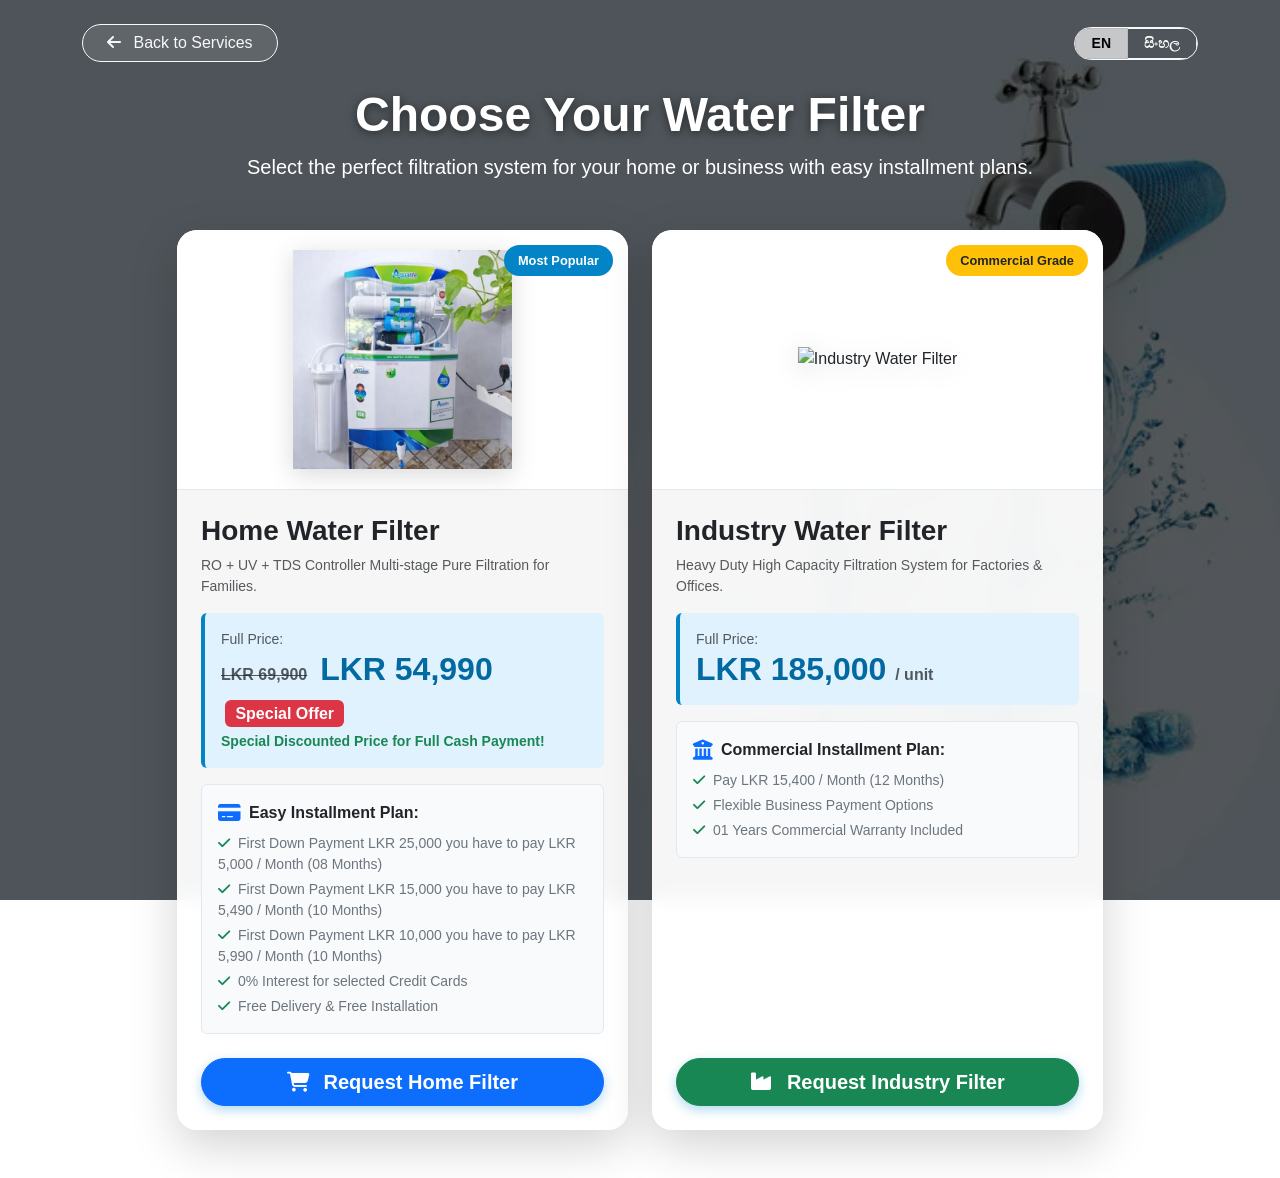
==== filter-request.html @ 7078ffe9 "filter request photo add" ====
<!DOCTYPE html>
<html lang="en">
<head>
    <meta charset="UTF-8">
    <meta name="viewport" content="width=device-width, initial-scale=1.0">
    <title>Request Water Filter - Aqualife Waters</title>
    <!-- Bootstrap 5 CSS -->
    <link href="https://cdn.jsdelivr.net/npm/bootstrap@5.3.0/dist/css/bootstrap.min.css" rel="stylesheet">
    <!-- FontAwesome Icons -->
    <link rel="stylesheet" href="https://cdnjs.cloudflare.com/ajax/libs/font-awesome/6.4.0/css/all.min.css">
    <!-- Custom CSS -->
    <link rel="stylesheet" href="filter-request.css">
</head>
<body>

    <!-- Top Navigation Bar with Language Switcher -->
    <div class="container py-4 d-flex justify-content-between align-items-center">
        <a href="services.html" class="btn btn-outline-light rounded-pill px-4 back-btn">
            <i class="fa-solid fa-arrow-left me-2"></i> <span data-i18n="top_back_btn">Back to Services</span>
        </a>

        <!-- 🌐 Language Switcher Buttons -->
        <div class="btn-group rounded-pill overflow-hidden border border-light" role="group">
            <button type="button" class="btn btn-sm btn-light active px-3 fw-bold" id="lang-en" onclick="changeLanguage('en')">EN</button>
            <button type="button" class="btn btn-sm btn-outline-light px-3 fw-bold" id="lang-si" onclick="changeLanguage('si')">සිංහල</button>
        </div>
    </div>

    <!-- Page Header -->
    <div class="container text-center mb-5 text-white">
        <h1 class="display-5 fw-bold page-title" data-i18n="page_title">Choose Your Water Filter</h1>
        <p class="lead opacity-90" data-i18n="page_sub">Select the perfect filtration system for your home or business with easy installment plans.</p>
    </div>

    <!-- Product Cards Container -->
    <div class="container pb-5">
        <div class="row g-4 justify-content-center">

            <!-- 1️⃣ HOME WATER FILTER CARD -->
            <div class="col-lg-5 col-md-6">
                <div class="card product-card h-100 border-0 shadow-lg">
                    <div class="badge-tag" data-i18n="badge_home">Most Popular</div>
                    
                    <!-- Product Image -->
                    <div class="product-img-wrapper">
                        <img src="filter request.jpeg" alt="Home Water Filter" class="product-img">
                    </div>

                    <div class="card-body p-4 d-flex flex-column">
                        <h3 class="card-title fw-bold text-dark mb-2" data-i18n="home_title">Home Water Filter</h3>
                        <p class="text-muted small mb-3" data-i18n="home_desc">RO + UV + TDS Controller Multi-stage Pure Filtration for Families.</p>

                        <!-- Price Section (Updated: LKR 54,990) -->
                        <div class="price-box mb-3 p-3 rounded">
                            <span class="text-muted small d-block" data-i18n="full_price_label">Full Price:</span>
                            <h2 class="price-text mb-0">
                                <del class="fs-6 text-muted me-1">LKR 69,900</del> 
                                LKR 54,990 
                                <span class="badge bg-danger fs-6 ms-1" data-i18n="discount_tag">Special Offer</span>
                            </h2>
                            <small class="text-success fw-bold d-block mt-1" data-i18n="home_discount_note">Special Discounted Price for Full Cash Payment!</small>
                        </div>

                        <!-- Installment Payment Details -->
                        <div class="installment-box p-3 rounded mb-4">
                            <div class="d-flex align-items-center mb-2">
                                <i class="fa-solid fa-credit-card text-primary fs-5 me-2"></i>
                                <strong class="text-dark" data-i18n="easy_plan_title">Easy Installment Plan:</strong>
                            </div>
                            <ul class="list-unstyled small mb-0 text-secondary">
                                <li class="mb-1"><i class="fa-solid fa-check text-success me-2"></i><span data-i18n="home_inst_1">First Down Payment LKR 25,000 you have to pay LKR 5,000 / Month (08 Months)</span></li>
                                <li class="mb-1"><i class="fa-solid fa-check text-success me-2"></i><span data-i18n="home_inst_2">First Down Payment LKR 15,000 you have to pay LKR 5,490 / Month (10 Months)</span></li>
                                <li class="mb-1"><i class="fa-solid fa-check text-success me-2"></i><span data-i18n="home_inst_3">First Down Payment LKR 10,000 you have to pay LKR 5,990 / Month (10 Months)</span></li>
                                <li class="mb-1"><i class="fa-solid fa-check text-success me-2"></i><span data-i18n="card_interest">0% Interest for selected Credit Cards</span></li>
                                <li><i class="fa-solid fa-check text-success me-2"></i><span data-i18n="free_del_inst">Free Delivery & Free Installation</span></li>
                            </ul>
                        </div>

                        <!-- Action Button (Home Filter) -->
                        <button class="btn btn-primary btn-lg w-100 mt-auto rounded-pill fw-bold request-btn" onclick="openRequestModal('Home Water Filter', 'LKR 54,990', 'home')">
                            <i class="fa-solid fa-cart-shopping me-2"></i> <span data-i18n="btn_req_home">Request Home Filter</span>
                        </button>
                    </div>
                </div>
            </div>

            <!-- 2️⃣ INDUSTRY WATER FILTER CARD -->
            <div class="col-lg-5 col-md-6">
                <div class="card product-card h-100 border-0 shadow-lg">
                    <div class="badge-tag bg-warning text-dark" data-i18n="badge_ind">Commercial Grade</div>

                    <!-- Product Image -->
                    <div class="product-img-wrapper">
                        <img src="https://imgs.search.brave.com/qK8J5L7eAwClptW3nW3cpCHWR76I743OtElSgKiphWg/rs:fit:860:0:0:0/g:ce/aHR0cHM6Ly9jcGlt/Zy50aXN0YXRpYy5j/b20vMDg0ODUxNzcv/Yi80LzUwMC1MUEgt/V2F0ZXItUHVyaWZp/ZXItUk8tU3lzdGVt/LmpwZw" alt="Industry Water Filter" class="product-img">
                    </div>

                    <div class="card-body p-4 d-flex flex-column">
                        <h3 class="card-title fw-bold text-dark mb-2" data-i18n="ind_title">Industry Water Filter</h3>
                        <p class="text-muted small mb-3" data-i18n="ind_desc">Heavy Duty High Capacity Filtration System for Factories & Offices.</p>

                        <!-- Price Section -->
                        <div class="price-box mb-3 p-3 rounded">
                            <span class="text-muted small d-block" data-i18n="full_price_label">Full Price:</span>
                            <h2 class="price-text mb-0">LKR 185,000 <span class="fs-6 text-muted" data-i18n="unit">/ unit</span></h2>
                        </div>

                        <!-- Installment Payment Details -->
                        <div class="installment-box p-3 rounded mb-4">
                            <div class="d-flex align-items-center mb-2">
                                <i class="fa-solid fa-building-columns text-primary fs-5 me-2"></i>
                                <strong class="text-dark" data-i18n="comm_plan_title">Commercial Installment Plan:</strong>
                            </div>
                            <ul class="list-unstyled small mb-0 text-secondary">
                                <li class="mb-1"><i class="fa-solid fa-check text-success me-2"></i><span data-i18n="ind_inst_1">Pay LKR 15,400 / Month (12 Months)</span></li>
                                <li class="mb-1"><i class="fa-solid fa-check text-success me-2"></i><span data-i18n="ind_inst_2">Flexible Business Payment Options</span></li>
                                <li><i class="fa-solid fa-check text-success me-2"></i><span data-i18n="ind_inst_3">01 Years Commercial Warranty Included</span></li>
                            </ul>
                        </div>

                        <!-- Action Button (Industry Filter) -->
                        <button class="btn btn-success btn-lg w-100 mt-auto rounded-pill fw-bold request-btn" onclick="openRequestModal('Industry Water Filter', 'LKR 185,000', 'industry')">
                            <i class="fa-solid fa-industry me-2"></i> <span data-i18n="btn_req_ind">Request Industry Filter</span>
                        </button>
                    </div>
                </div>
            </div>

        </div>
    </div>

    <!-- 📝 ORDER / REQUEST POPUP MODAL -->
    <div class="modal fade" id="requestModal" tabindex="-1" aria-hidden="true">
        <div class="modal-dialog modal-dialog-centered">
            <div class="modal-content border-0 shadow-lg rounded-4">
                <div class="modal-header bg-primary text-white rounded-top-4">
                    <h5 class="modal-title fw-bold"><i class="fa-solid fa-file-signature me-2"></i> <span data-i18n="modal_title">Filter Request Form</span></h5>
                    <button type="button" class="btn-close btn-close-white" data-bs-dismiss="modal" aria-label="Close"></button>
                </div>
                <div class="modal-body p-4">
                    <form id="filterForm">
                        <div class="mb-3">
                            <label class="form-label text-muted small fw-bold" data-i18n="lbl_selected">Selected Product</label>
                            <input type="text" id="selectedProduct" class="form-control fw-bold bg-light" readonly>
                        </div>
                        <div class="mb-3">
                            <label class="form-label text-muted small fw-bold" data-i18n="lbl_name">Your Full Name</label>
                            <input type="text" class="form-control" data-i18n-placeholder="ph_name" placeholder="e.g. Yashohara" required>
                        </div>
                        <div class="mb-3">
                            <label class="form-label text-muted small fw-bold" data-i18n="lbl_phone">Phone Number</label>
                            <input type="tel" class="form-control" data-i18n-placeholder="ph_phone" placeholder="07X XXX XXXX" required>
                        </div>
                        
                        <!-- Dynamic Payment Options Select Dropdown -->
                        <div class="mb-3">
                            <label class="form-label text-muted small fw-bold" data-i18n="lbl_plan">Payment Plan Option</label>
                            <select class="form-select" id="paymentPlanSelect" required>
                                <!-- JS වලින් Dynamic ලෙස පිරවෙයි -->
                            </select>
                        </div>

                        <div class="mb-3">
                            <label class="form-label text-muted small fw-bold" data-i18n="lbl_address">Delivery / Installation Address</label>
                            <textarea class="form-control" rows="2" data-i18n-placeholder="ph_address" placeholder="Enter full address" required></textarea>
                        </div>
                        <button type="submit" class="btn btn-primary w-100 rounded-pill py-2 fw-bold" data-i18n="btn_submit">
                            Submit Filter Request
                        </button>
                    </form>
                </div>
            </div>
        </div>
    </div>

    <!-- Bootstrap JS -->
    <script src="https://cdn.jsdelivr.net/npm/bootstrap@5.3.0/dist/js/bootstrap.bundle.min.js"></script>
    <script src="filter-request.js"></script>
</body>
</html>
---- filter-request.css ----
/* General Page Styling */
body {
    background-image: linear-gradient(rgba(0, 0, 0, 0.65), rgba(0, 0, 0, 0.65)), url('services background.jpg');
    background-position: center;
    background-size: cover;
    background-attachment: fixed;
    min-height: 100vh;
    font-family: 'Segoe UI', Tahoma, Geneva, Verdana, sans-serif;
}

.back-btn {
    -webkit-backdrop-filter: blur(5px);
    backdrop-filter: blur(5px);
    background: rgba(255, 255, 255, 0.1);
    transition: all 0.3s;
}

.back-btn:hover {
    background: #ffffff;
    color: #000000;
}

.page-title {
    text-shadow: 0 2px 10px rgba(0, 0, 0, 0.5);
}

/* Product Glassmorphism Cards */
.product-card {
    background: rgba(255, 255, 255, 0.95) !important;
    -webkit-backdrop-filter: blur(10px);
    backdrop-filter: blur(10px);
    border-radius: 20px;
    overflow: hidden;
    position: relative;
    transition: transform 0.3s ease, box-shadow 0.3s ease;
}

.product-card:hover {
    transform: translateY(-8px);
    box-shadow: 0 20px 40px rgba(0, 0, 0, 0.4) !important;
}

/* Ribbon Badge */
.badge-tag {
    position: absolute;
    top: 15px;
    right: 15px;
    background: #0284c7;
    color: white;
    padding: 6px 14px;
    border-radius: 30px;
    font-size: 0.8rem;
    font-weight: bold;
    z-index: 10;
}

/* 🖼️ Product Image Box - Perfect Fit Setup */
.product-img-wrapper {
    width: 100%;
    height: 260px; /* උස වැඩි කරලා පැහැදිලි කළා */
    background: #ffffff; /* සුදු පාට Clean Background එකක් දුන්නා */
    display: flex;
    align-items: center;
    justify-content: center;
    padding: 20px; /* පින්තූරය කැපෙන්නේ නැතුව ඉඩ තියෙන්න */
    border-bottom: 1px solid #e2e8f0;
}

.product-img {
    max-width: 100%;
    max-height: 100%;
    width: auto;
    height: auto;
    object-fit: contain; /* 👈 FIXED: Image එක කැපෙන්නේ නැතුව මුළු එකම ලස්සනට පෙන්නනවා */
    filter: drop-shadow(0 5px 12px rgba(0, 0, 0, 0.15)); /* Product එක ඇසට පැහැදිලිව පේන්න Soft Shadow එකක් */
    transition: transform 0.4s ease, filter 0.4s ease;
}

.product-card:hover .product-img {
    transform: scale(1.06); /* Hover කරද්දී ලස්සනට Zoom වෙනවා */
    filter: drop-shadow(0 8px 18px rgba(2, 132, 199, 0.25));
}

/* Price & Installment Boxes */
.price-box {
    background: #e0f2fe;
    border-left: 4px solid #0284c7;
}

.price-text {
    color: #0369a1;
    font-weight: 800;
}

.installment-box {
    background: #f8fafc;
    border: 1px solid #e2e8f0;
}

.request-btn {
    box-shadow: 0 4px 12px rgba(2, 132, 199, 0.3);
    transition: all 0.3s;
}

.request-btn:hover {
    transform: scale(1.02);
}
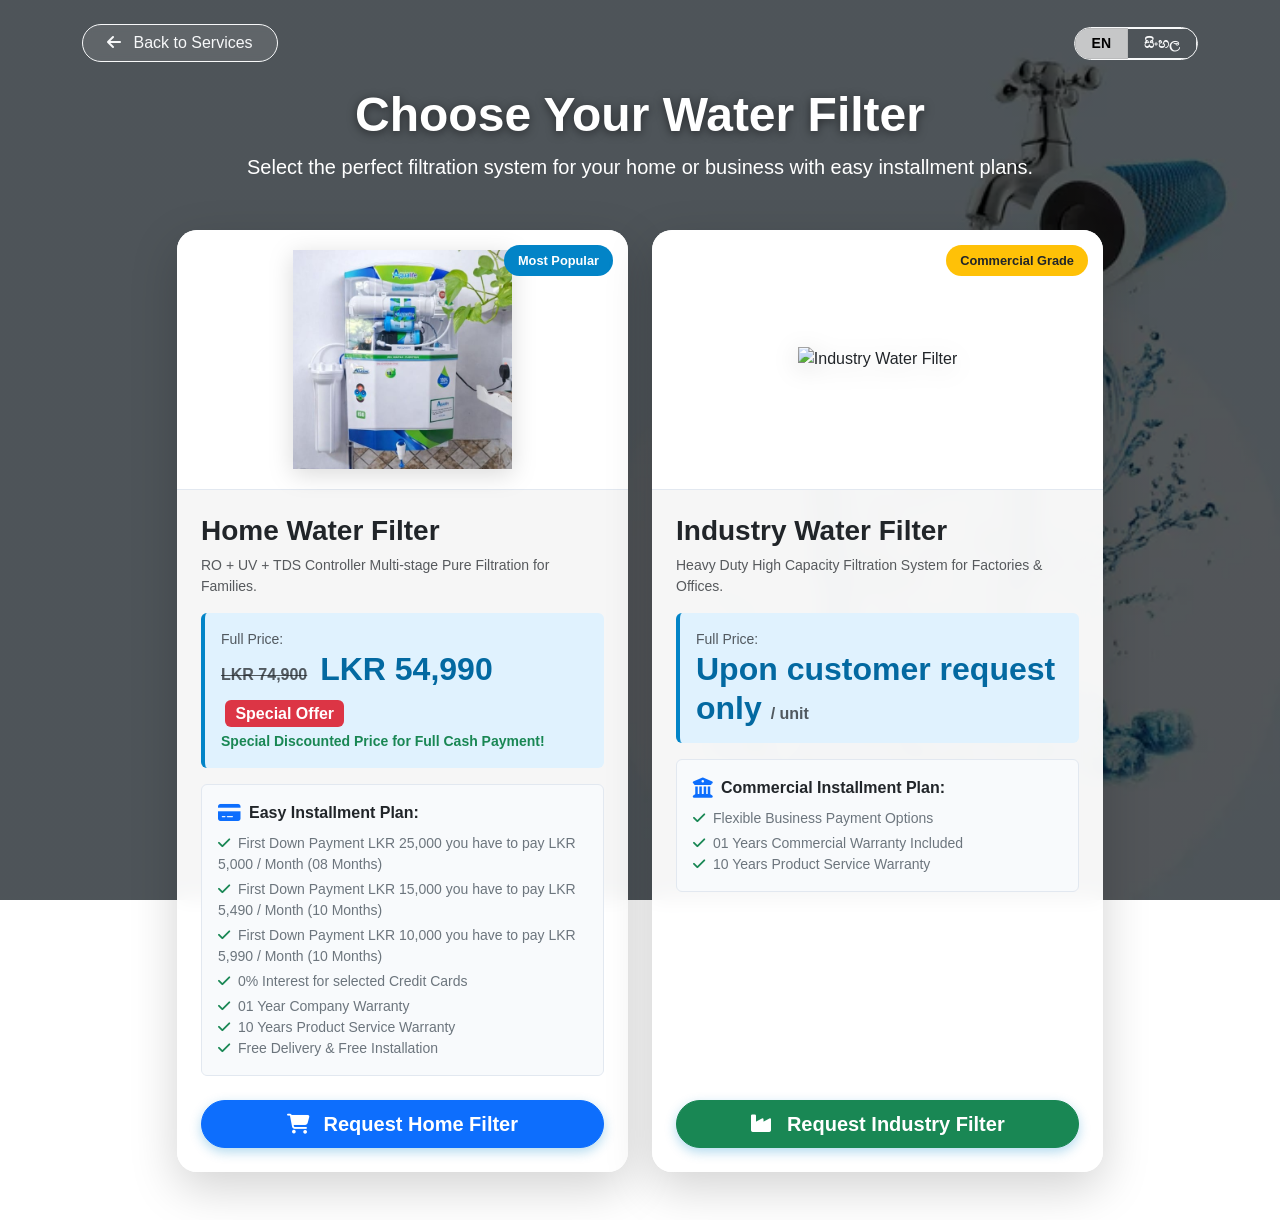
==== commit cbd998e5: "filter price chnages Co-authored-by: Copilot <copilot@github.com>" ====
--- a/filter-request.html
+++ b/filter-request.html
@@ -54,7 +54,7 @@
                         <div class="price-box mb-3 p-3 rounded">
                             <span class="text-muted small d-block" data-i18n="full_price_label">Full Price:</span>
                             <h2 class="price-text mb-0">
-                                <del class="fs-6 text-muted me-1">LKR 69,900</del> 
+                                <del class="fs-6 text-muted me-1">LKR 74,900</del> 
                                 LKR 54,990 
                                 <span class="badge bg-danger fs-6 ms-1" data-i18n="discount_tag">Special Offer</span>
                             </h2>
@@ -72,12 +72,15 @@
                                 <li class="mb-1"><i class="fa-solid fa-check text-success me-2"></i><span data-i18n="home_inst_2">First Down Payment LKR 15,000 you have to pay LKR 5,490 / Month (10 Months)</span></li>
                                 <li class="mb-1"><i class="fa-solid fa-check text-success me-2"></i><span data-i18n="home_inst_3">First Down Payment LKR 10,000 you have to pay LKR 5,990 / Month (10 Months)</span></li>
                                 <li class="mb-1"><i class="fa-solid fa-check text-success me-2"></i><span data-i18n="card_interest">0% Interest for selected Credit Cards</span></li>
+                                <li><i class="fa-solid fa-check text-success me-2"></i><span data-i18n="warrenty">01 Year Company Warrenty</span></li>
+                                <li><i class="fa-solid fa-check text-success me-2"></i><span data-i18n="service_warrenty">10 Years Product Service Warrenty</span></li>
+
                                 <li><i class="fa-solid fa-check text-success me-2"></i><span data-i18n="free_del_inst">Free Delivery & Free Installation</span></li>
                             </ul>
                         </div>
 
                         <!-- Action Button (Home Filter) -->
-                        <button class="btn btn-primary btn-lg w-100 mt-auto rounded-pill fw-bold request-btn" onclick="openRequestModal('Home Water Filter', 'LKR 54,990', 'home')">
+                        <button class="btn btn-primary btn-lg w-100 mt-auto rounded-pill fw-bold request-btn" onclick="openRequestModal('Home Water Filter', 'LKR 74,990', 'home')">
                             <i class="fa-solid fa-cart-shopping me-2"></i> <span data-i18n="btn_req_home">Request Home Filter</span>
                         </button>
                     </div>
@@ -101,7 +104,7 @@
                         <!-- Price Section -->
                         <div class="price-box mb-3 p-3 rounded">
                             <span class="text-muted small d-block" data-i18n="full_price_label">Full Price:</span>
-                            <h2 class="price-text mb-0">LKR 185,000 <span class="fs-6 text-muted" data-i18n="unit">/ unit</span></h2>
+                            <h2 class="price-text mb-0">Upon customer request only <span class="fs-6 text-muted" data-i18n="unit">/ unit</span></h2>
                         </div>
 
                         <!-- Installment Payment Details -->
@@ -111,14 +114,15 @@
                                 <strong class="text-dark" data-i18n="comm_plan_title">Commercial Installment Plan:</strong>
                             </div>
                             <ul class="list-unstyled small mb-0 text-secondary">
-                                <li class="mb-1"><i class="fa-solid fa-check text-success me-2"></i><span data-i18n="ind_inst_1">Pay LKR 15,400 / Month (12 Months)</span></li>
                                 <li class="mb-1"><i class="fa-solid fa-check text-success me-2"></i><span data-i18n="ind_inst_2">Flexible Business Payment Options</span></li>
                                 <li><i class="fa-solid fa-check text-success me-2"></i><span data-i18n="ind_inst_3">01 Years Commercial Warranty Included</span></li>
+                                <li><i class="fa-solid fa-check text-success me-2"></i><span data-i18n="ind_inst_4">10 Years Product Service Warranty</span></li>
+
                             </ul>
                         </div>
 
                         <!-- Action Button (Industry Filter) -->
-                        <button class="btn btn-success btn-lg w-100 mt-auto rounded-pill fw-bold request-btn" onclick="openRequestModal('Industry Water Filter', 'LKR 185,000', 'industry')">
+                        <button class="btn btn-success btn-lg w-100 mt-auto rounded-pill fw-bold request-btn" onclick="openRequestModal('Industry Water Filter', 'Upon customer request only', 'industry')">
                             <i class="fa-solid fa-industry me-2"></i> <span data-i18n="btn_req_ind">Request Industry Filter</span>
                         </button>
                     </div>
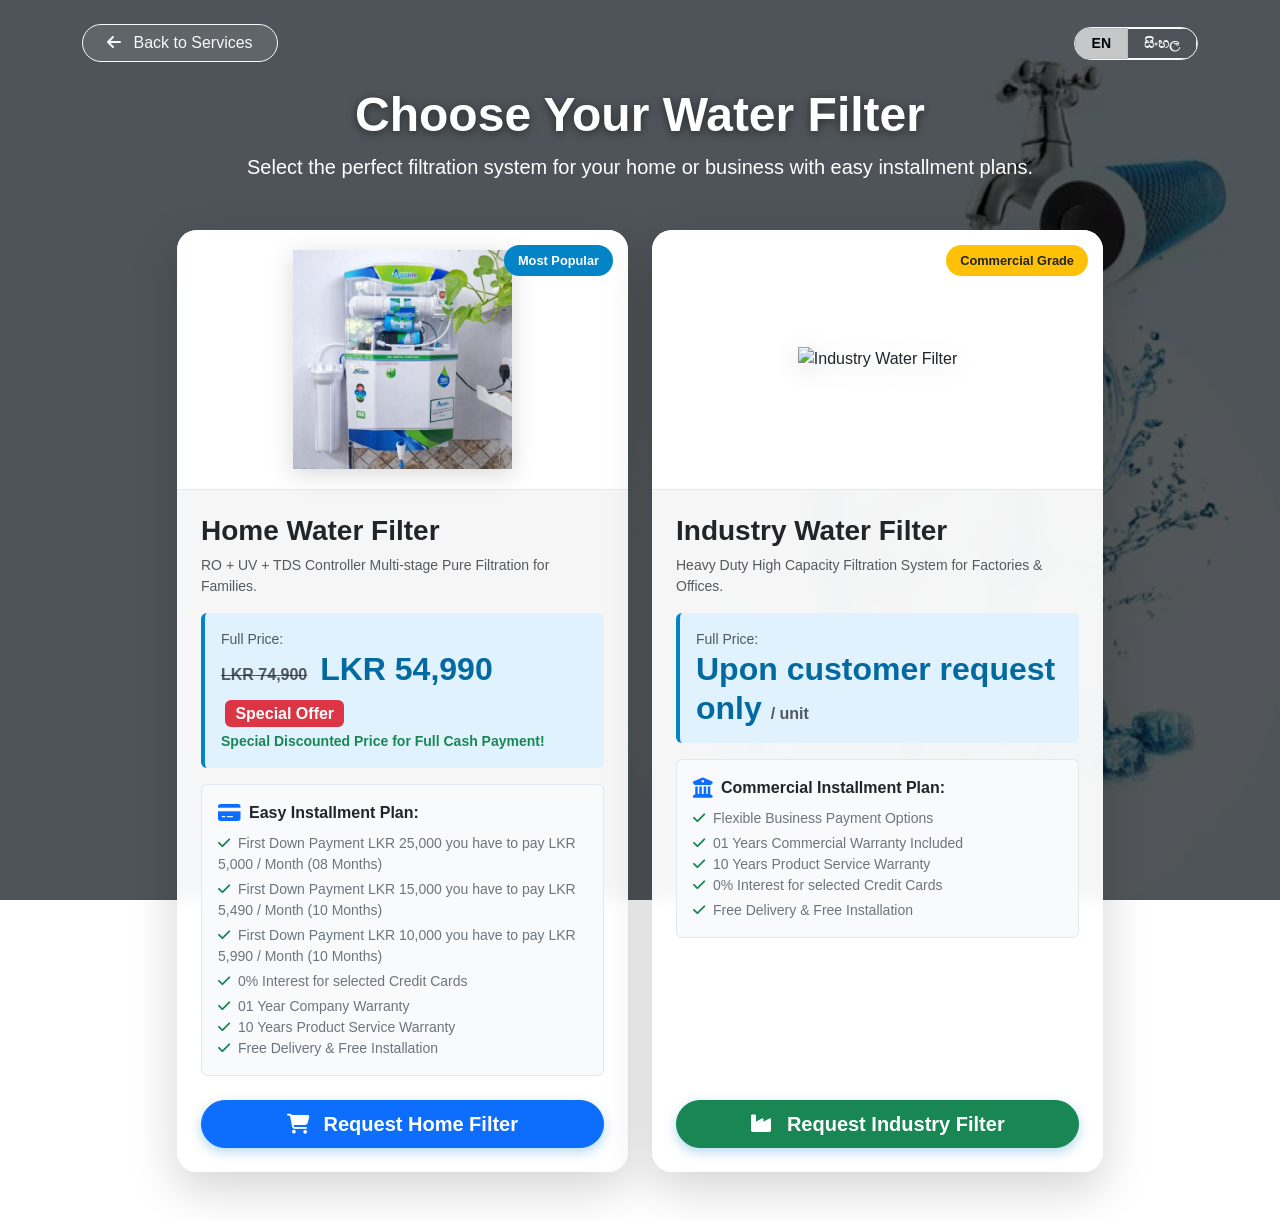
==== commit 89a0b6ed: "filter details updated Co-authored-by: Copilot <copilot@github.com>" ====
--- a/filter-request.html
+++ b/filter-request.html
@@ -117,6 +117,9 @@
                                 <li class="mb-1"><i class="fa-solid fa-check text-success me-2"></i><span data-i18n="ind_inst_2">Flexible Business Payment Options</span></li>
                                 <li><i class="fa-solid fa-check text-success me-2"></i><span data-i18n="ind_inst_3">01 Years Commercial Warranty Included</span></li>
                                 <li><i class="fa-solid fa-check text-success me-2"></i><span data-i18n="ind_inst_4">10 Years Product Service Warranty</span></li>
+                                <li class="mb-1"><i class="fa-solid fa-check text-success me-2"></i><span data-i18n="card_interest_01">0% Interest for selected Credit Cards</span></li>
+                                <li><i class="fa-solid fa-check text-success me-2"></i><span data-i18n="free_del_inst01">Free Delivery & Free Installation</span></li>
+
 
                             </ul>
                         </div>
@@ -148,7 +151,7 @@
                         </div>
                         <div class="mb-3">
                             <label class="form-label text-muted small fw-bold" data-i18n="lbl_name">Your Full Name</label>
-                            <input type="text" class="form-control" data-i18n-placeholder="ph_name" placeholder="e.g. Yashohara" required>
+                            <input type="text" class="form-control" data-i18n-placeholder="ph_name" placeholder="e.g. Nimal Perera" required>
                         </div>
                         <div class="mb-3">
                             <label class="form-label text-muted small fw-bold" data-i18n="lbl_phone">Phone Number</label>
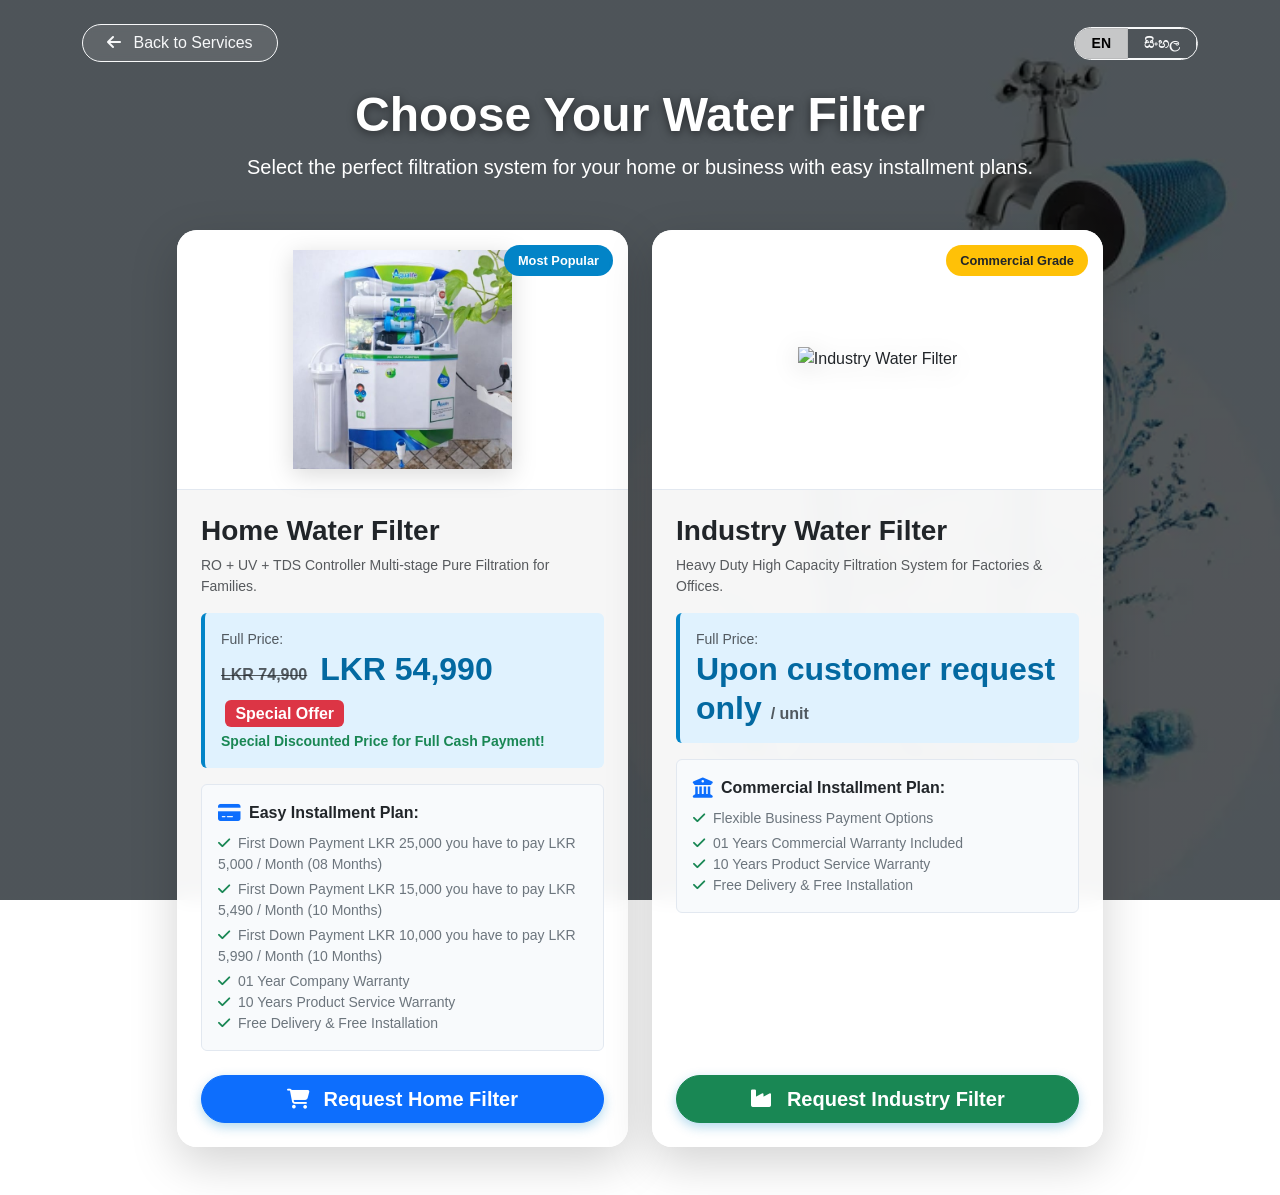
==== commit a60ecb93: "card payment option updated" ====
--- a/filter-request.html
+++ b/filter-request.html
@@ -71,7 +71,6 @@
                                 <li class="mb-1"><i class="fa-solid fa-check text-success me-2"></i><span data-i18n="home_inst_1">First Down Payment LKR 25,000 you have to pay LKR 5,000 / Month (08 Months)</span></li>
                                 <li class="mb-1"><i class="fa-solid fa-check text-success me-2"></i><span data-i18n="home_inst_2">First Down Payment LKR 15,000 you have to pay LKR 5,490 / Month (10 Months)</span></li>
                                 <li class="mb-1"><i class="fa-solid fa-check text-success me-2"></i><span data-i18n="home_inst_3">First Down Payment LKR 10,000 you have to pay LKR 5,990 / Month (10 Months)</span></li>
-                                <li class="mb-1"><i class="fa-solid fa-check text-success me-2"></i><span data-i18n="card_interest">0% Interest for selected Credit Cards</span></li>
                                 <li><i class="fa-solid fa-check text-success me-2"></i><span data-i18n="warrenty">01 Year Company Warrenty</span></li>
                                 <li><i class="fa-solid fa-check text-success me-2"></i><span data-i18n="service_warrenty">10 Years Product Service Warrenty</span></li>
 
@@ -117,7 +116,6 @@
                                 <li class="mb-1"><i class="fa-solid fa-check text-success me-2"></i><span data-i18n="ind_inst_2">Flexible Business Payment Options</span></li>
                                 <li><i class="fa-solid fa-check text-success me-2"></i><span data-i18n="ind_inst_3">01 Years Commercial Warranty Included</span></li>
                                 <li><i class="fa-solid fa-check text-success me-2"></i><span data-i18n="ind_inst_4">10 Years Product Service Warranty</span></li>
-                                <li class="mb-1"><i class="fa-solid fa-check text-success me-2"></i><span data-i18n="card_interest_01">0% Interest for selected Credit Cards</span></li>
                                 <li><i class="fa-solid fa-check text-success me-2"></i><span data-i18n="free_del_inst01">Free Delivery & Free Installation</span></li>
 
 
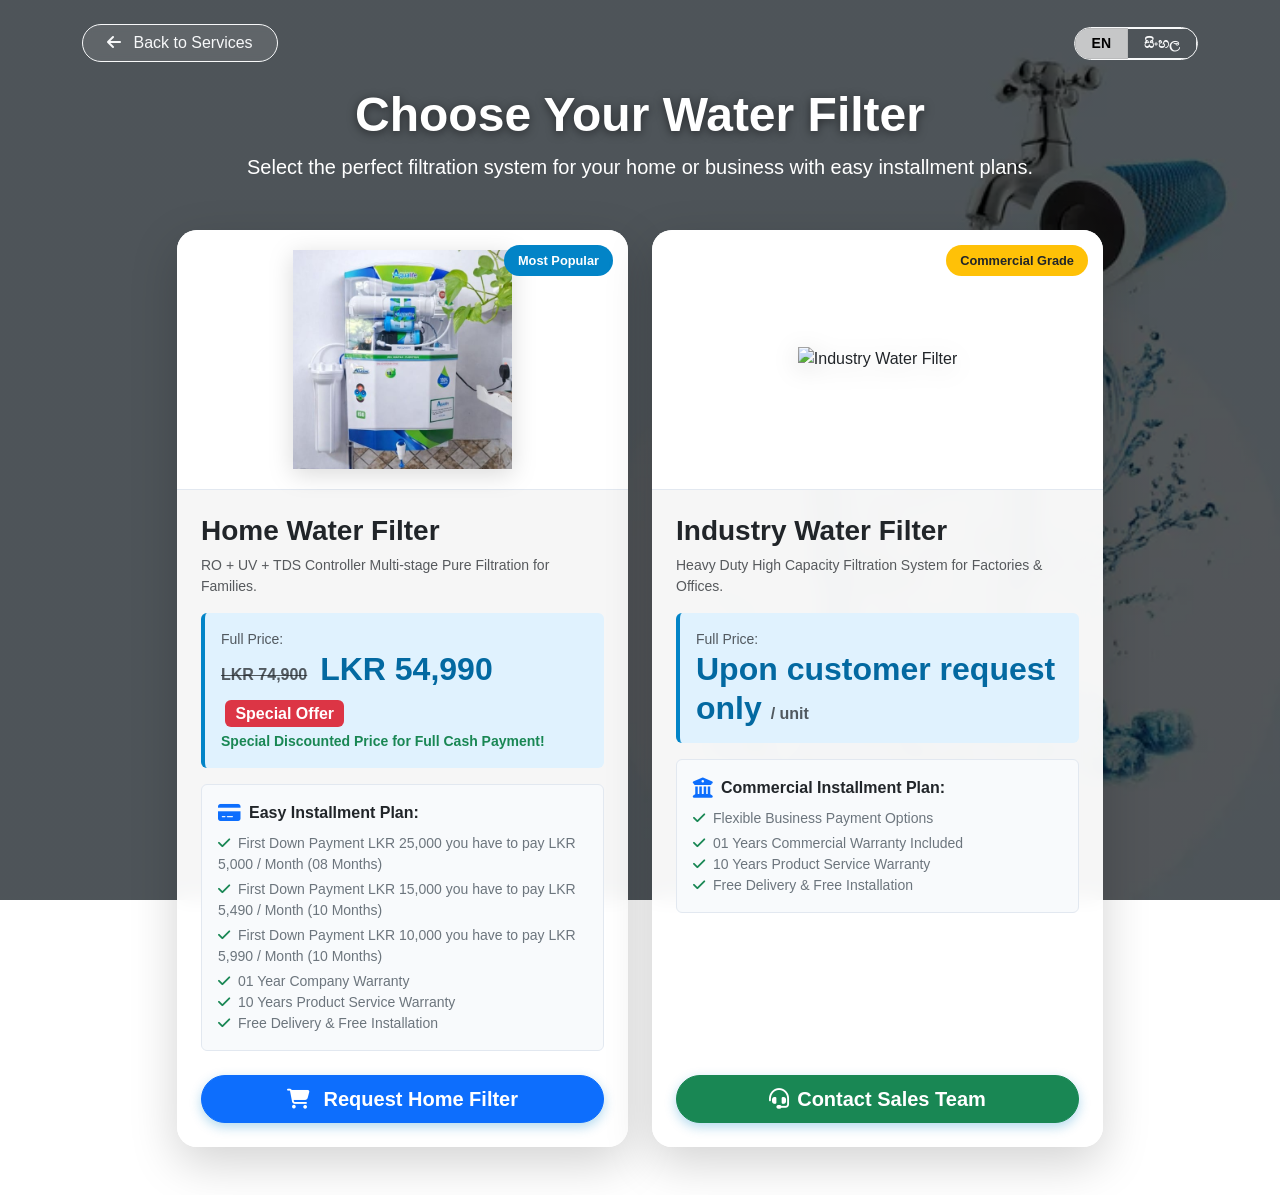
==== commit 18535d9d: "business filter payment iption updated" ====
--- a/filter-request.html
+++ b/filter-request.html
@@ -50,7 +50,7 @@
                         <h3 class="card-title fw-bold text-dark mb-2" data-i18n="home_title">Home Water Filter</h3>
                         <p class="text-muted small mb-3" data-i18n="home_desc">RO + UV + TDS Controller Multi-stage Pure Filtration for Families.</p>
 
-                        <!-- Price Section (Updated: LKR 54,990) -->
+                        <!-- Price Section -->
                         <div class="price-box mb-3 p-3 rounded">
                             <span class="text-muted small d-block" data-i18n="full_price_label">Full Price:</span>
                             <h2 class="price-text mb-0">
@@ -71,15 +71,14 @@
                                 <li class="mb-1"><i class="fa-solid fa-check text-success me-2"></i><span data-i18n="home_inst_1">First Down Payment LKR 25,000 you have to pay LKR 5,000 / Month (08 Months)</span></li>
                                 <li class="mb-1"><i class="fa-solid fa-check text-success me-2"></i><span data-i18n="home_inst_2">First Down Payment LKR 15,000 you have to pay LKR 5,490 / Month (10 Months)</span></li>
                                 <li class="mb-1"><i class="fa-solid fa-check text-success me-2"></i><span data-i18n="home_inst_3">First Down Payment LKR 10,000 you have to pay LKR 5,990 / Month (10 Months)</span></li>
-                                <li><i class="fa-solid fa-check text-success me-2"></i><span data-i18n="warrenty">01 Year Company Warrenty</span></li>
-                                <li><i class="fa-solid fa-check text-success me-2"></i><span data-i18n="service_warrenty">10 Years Product Service Warrenty</span></li>
-
+                                <li><i class="fa-solid fa-check text-success me-2"></i><span data-i18n="warrenty">01 Year Company Warranty</span></li>
+                                <li><i class="fa-solid fa-check text-success me-2"></i><span data-i18n="service_warrenty">10 Years Product Service Warranty</span></li>
                                 <li><i class="fa-solid fa-check text-success me-2"></i><span data-i18n="free_del_inst">Free Delivery & Free Installation</span></li>
                             </ul>
                         </div>
 
                         <!-- Action Button (Home Filter) -->
-                        <button class="btn btn-primary btn-lg w-100 mt-auto rounded-pill fw-bold request-btn" onclick="openRequestModal('Home Water Filter', 'LKR 74,990', 'home')">
+                        <button class="btn btn-primary btn-lg w-100 mt-auto rounded-pill fw-bold request-btn" onclick="openRequestModal('Home Water Filter', 'LKR 54,990', 'home')">
                             <i class="fa-solid fa-cart-shopping me-2"></i> <span data-i18n="btn_req_home">Request Home Filter</span>
                         </button>
                     </div>
@@ -117,15 +116,13 @@
                                 <li><i class="fa-solid fa-check text-success me-2"></i><span data-i18n="ind_inst_3">01 Years Commercial Warranty Included</span></li>
                                 <li><i class="fa-solid fa-check text-success me-2"></i><span data-i18n="ind_inst_4">10 Years Product Service Warranty</span></li>
                                 <li><i class="fa-solid fa-check text-success me-2"></i><span data-i18n="free_del_inst01">Free Delivery & Free Installation</span></li>
-
-
                             </ul>
                         </div>
 
-                        <!-- Action Button (Industry Filter) -->
-                        <button class="btn btn-success btn-lg w-100 mt-auto rounded-pill fw-bold request-btn" onclick="openRequestModal('Industry Water Filter', 'Upon customer request only', 'industry')">
-                            <i class="fa-solid fa-industry me-2"></i> <span data-i18n="btn_req_ind">Request Industry Filter</span>
-                        </button>
+                        <!-- 🚀 Action Button (Industry Filter - Directly redirects to contact-sales.html) -->
+                        <a href="contact-sales.html" class="btn btn-success btn-lg w-100 mt-auto rounded-pill fw-bold request-btn text-decoration-none d-flex align-items-center justify-content-center">
+                            <i class="fa-solid fa-headset me-2"></i> <span data-i18n="btn_req_ind">Contact Sales Team</span>
+                        </a>
                     </div>
                 </div>
             </div>
@@ -133,9 +130,9 @@
         </div>
     </div>
 
-    <!-- 📝 ORDER / REQUEST POPUP MODAL -->
+    <!-- 📝 ORDER / REQUEST POPUP MODAL (For Home Filter) -->
     <div class="modal fade" id="requestModal" tabindex="-1" aria-hidden="true">
-        <div class="modal-dialog modal-dialog-centered">
+        <div class="modal-dialog modal-dialog-centered modal-lg">
             <div class="modal-content border-0 shadow-lg rounded-4">
                 <div class="modal-header bg-primary text-white rounded-top-4">
                     <h5 class="modal-title fw-bold"><i class="fa-solid fa-file-signature me-2"></i> <span data-i18n="modal_title">Filter Request Form</span></h5>
@@ -147,15 +144,18 @@
                             <label class="form-label text-muted small fw-bold" data-i18n="lbl_selected">Selected Product</label>
                             <input type="text" id="selectedProduct" class="form-control fw-bold bg-light" readonly>
                         </div>
-                        <div class="mb-3">
-                            <label class="form-label text-muted small fw-bold" data-i18n="lbl_name">Your Full Name</label>
-                            <input type="text" class="form-control" data-i18n-placeholder="ph_name" placeholder="e.g. Nimal Perera" required>
-                        </div>
-                        <div class="mb-3">
-                            <label class="form-label text-muted small fw-bold" data-i18n="lbl_phone">Phone Number</label>
-                            <input type="tel" class="form-control" data-i18n-placeholder="ph_phone" placeholder="07X XXX XXXX" required>
-                        </div>
                         
+                        <div class="row">
+                            <div class="col-md-6 mb-3">
+                                <label class="form-label text-muted small fw-bold" data-i18n="lbl_name">Your Full Name</label>
+                                <input type="text" class="form-control" data-i18n-placeholder="ph_name" placeholder="e.g. Nimal Perera" required>
+                            </div>
+                            <div class="col-md-6 mb-3">
+                                <label class="form-label text-muted small fw-bold" data-i18n="lbl_phone">Phone Number</label>
+                                <input type="tel" class="form-control" data-i18n-placeholder="ph_phone" placeholder="07X XXX XXXX" required>
+                            </div>
+                        </div>
+
                         <!-- Dynamic Payment Options Select Dropdown -->
                         <div class="mb-3">
                             <label class="form-label text-muted small fw-bold" data-i18n="lbl_plan">Payment Plan Option</label>
@@ -164,10 +164,84 @@
                             </select>
                         </div>
 
+                        <!-- 💳 Payment Method Radio Options -->
+                        <div class="mb-3">
+                            <label class="form-label text-muted small fw-bold d-block" data-i18n="lbl_pay_type">Payment Method</label>
+                            <div class="d-flex gap-4 p-2 rounded border bg-light">
+                                <div class="form-check">
+                                    <input class="form-check-input" type="radio" name="paymentType" id="payCash" value="cash" checked onchange="togglePaymentType('cash')">
+                                    <label class="form-check-label fw-bold text-dark small" for="payCash" data-i18n="opt_cash_plan">
+                                        Cash / Installment Payment
+                                    </label>
+                                </div>
+                                <div class="form-check">
+                                    <input class="form-check-input" type="radio" name="paymentType" id="payBank" value="bank" onchange="togglePaymentType('bank')">
+                                    <label class="form-check-label fw-bold text-primary small" for="payBank" data-i18n="opt_bank_plan">
+                                        <i class="fa-solid fa-building-columns me-1"></i> Online Bank Payment
+                                    </label>
+                                </div>
+                            </div>
+                        </div>
+
+                        <!-- 🏦 Online Bank Details & Slip Upload Section -->
+                        <div id="bankDetailsBox" class="mb-3 d-none p-3 rounded-3 bg-light border border-primary-subtle">
+                            <h6 class="fw-bold text-primary mb-3 small border-bottom pb-2">
+                                <i class="fa-solid fa-university me-1"></i> <span data-i18n="bank_info_heading">Sales Representatives Bank Details</span>
+                            </h6>
+                            
+                            <div class="row g-2 mb-3">
+                                <!-- Sales Rep 01 -->
+                                <div class="col-md-4">
+                                    <div class="p-2 border rounded bg-white shadow-sm h-100">
+                                        <strong class="text-primary small d-block border-bottom pb-1 mb-1 fw-bold">
+                                            <i class="fa-solid fa-user-tie me-1"></i> <span data-i18n="rep_1_title">Sales Rep 01</span>
+                                        </strong>
+                                        <div class="x-small text-secondary"><strong data-i18n="lbl_bank">Bank:</strong> Commercial Bank</div>
+                                        <div class="x-small text-secondary"><strong data-i18n="lbl_branch">Branch:</strong> Colombo Fort</div>
+                                        <div class="x-small text-secondary"><strong data-i18n="lbl_acc_no">Acc No:</strong> 1000 2345 6789</div>
+                                        <div class="x-small text-secondary"><strong data-i18n="lbl_beneficiary">Name:</strong> Aqualife Waters Pvt Ltd</div>
+                                    </div>
+                                </div>
+
+                                <!-- Sales Rep 02 -->
+                                <div class="col-md-4">
+                                    <div class="p-2 border rounded bg-white shadow-sm h-100">
+                                        <strong class="text-primary small d-block border-bottom pb-1 mb-1 fw-bold">
+                                            <i class="fa-solid fa-user-tie me-1"></i> <span data-i18n="rep_2_title">Sales Rep 02</span>
+                                        </strong>
+                                        <div class="x-small text-secondary"><strong data-i18n="lbl_bank">Bank:</strong> Sampath Bank</div>
+                                        <div class="x-small text-secondary"><strong data-i18n="lbl_branch">Branch:</strong> Nugegoda</div>
+                                        <div class="x-small text-secondary"><strong data-i18n="lbl_acc_no">Acc No:</strong> 0123 4567 8910</div>
+                                        <div class="x-small text-secondary"><strong data-i18n="lbl_beneficiary">Name:</strong> Aqualife Waters Pvt Ltd</div>
+                                    </div>
+                                </div>
+
+                                <!-- Sales Rep 03 -->
+                                <div class="col-md-4">
+                                    <div class="p-2 border rounded bg-white shadow-sm h-100">
+                                        <strong class="text-primary small d-block border-bottom pb-1 mb-1 fw-bold">
+                                            <i class="fa-solid fa-user-tie me-1"></i> <span data-i18n="rep_3_title">Sales Rep 03</span>
+                                        </strong>
+                                        <div class="x-small text-secondary"><strong data-i18n="lbl_bank">Bank:</strong> HNB Bank</div>
+                                        <div class="x-small text-secondary"><strong data-i18n="lbl_branch">Branch:</strong> Kandy</div>
+                                        <div class="x-small text-secondary"><strong data-i18n="lbl_acc_no">Acc No:</strong> 7890 1234 5678</div>
+                                        <div class="x-small text-secondary"><strong data-i18n="lbl_beneficiary">Name:</strong> Aqualife Waters Pvt Ltd</div>
+                                    </div>
+                                </div>
+                            </div>
+
+                            <!-- Deposit Slip Upload File Input -->
+                            <div class="bg-white p-2 border rounded">
+                                <label class="form-label text-muted small fw-bold mb-1" data-i18n="lbl_upload_slip">Upload Bank Deposit / Transfer Slip</label>
+                                <input type="file" class="form-control form-control-sm" id="bankSlipInput" accept="image/*,.pdf">
+                            </div>
+                        </div>
+
                         <div class="mb-3">
                             <label class="form-label text-muted small fw-bold" data-i18n="lbl_address">Delivery / Installation Address</label>
                             <textarea class="form-control" rows="2" data-i18n-placeholder="ph_address" placeholder="Enter full address" required></textarea>
                         </div>
+
                         <button type="submit" class="btn btn-primary w-100 rounded-pill py-2 fw-bold" data-i18n="btn_submit">
                             Submit Filter Request
                         </button>
--- a/filter-request.css
+++ b/filter-request.css
@@ -57,12 +57,12 @@
 /* 🖼️ Product Image Box - Perfect Fit Setup */
 .product-img-wrapper {
     width: 100%;
-    height: 260px; /* උස වැඩි කරලා පැහැදිලි කළා */
-    background: #ffffff; /* සුදු පාට Clean Background එකක් දුන්නා */
+    height: 260px;
+    background: #ffffff;
     display: flex;
     align-items: center;
     justify-content: center;
-    padding: 20px; /* පින්තූරය කැපෙන්නේ නැතුව ඉඩ තියෙන්න */
+    padding: 20px;
     border-bottom: 1px solid #e2e8f0;
 }
 
@@ -71,13 +71,13 @@
     max-height: 100%;
     width: auto;
     height: auto;
-    object-fit: contain; /* 👈 FIXED: Image එක කැපෙන්නේ නැතුව මුළු එකම ලස්සනට පෙන්නනවා */
-    filter: drop-shadow(0 5px 12px rgba(0, 0, 0, 0.15)); /* Product එක ඇසට පැහැදිලිව පේන්න Soft Shadow එකක් */
+    object-fit: contain;
+    filter: drop-shadow(0 5px 12px rgba(0, 0, 0, 0.15));
     transition: transform 0.4s ease, filter 0.4s ease;
 }
 
 .product-card:hover .product-img {
-    transform: scale(1.06); /* Hover කරද්දී ලස්සනට Zoom වෙනවා */
+    transform: scale(1.06);
     filter: drop-shadow(0 8px 18px rgba(2, 132, 199, 0.25));
 }
 
@@ -104,4 +104,10 @@
 
 .request-btn:hover {
     transform: scale(1.02);
+}
+
+/* 🏦 Bank Details Helper Class */
+.x-small {
+    font-size: 0.78rem;
+    line-height: 1.4;
 }
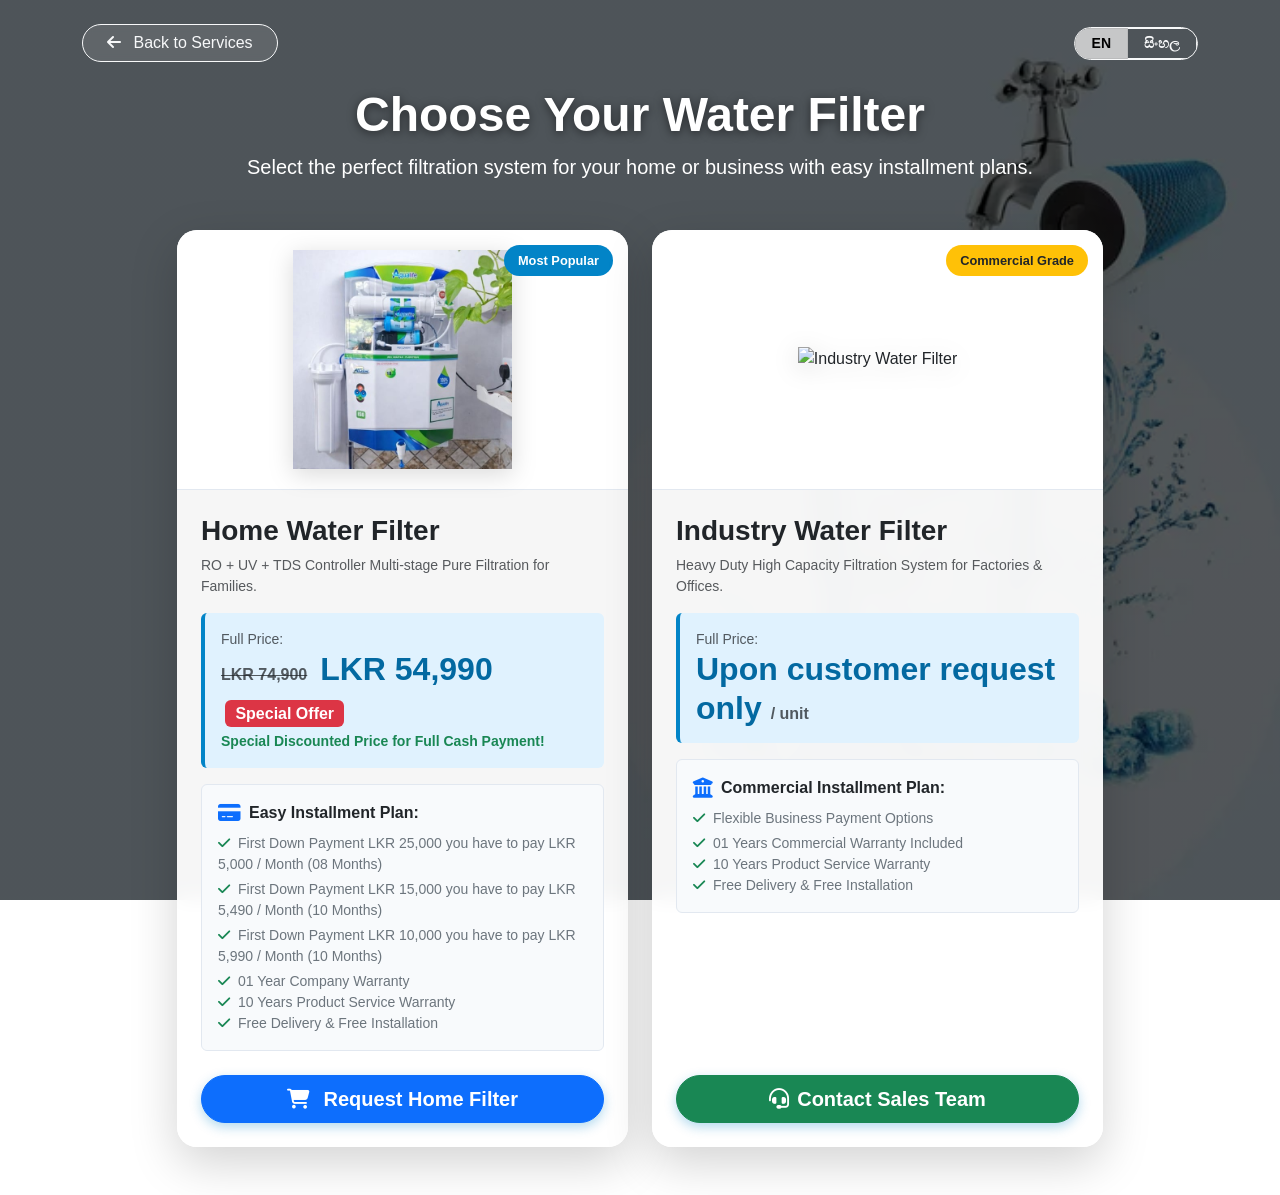
==== commit 83c40273: "telephone updated" ====
--- a/filter-request.html
+++ b/filter-request.html
@@ -119,7 +119,7 @@
                             </ul>
                         </div>
 
-                        <!-- 🚀 Action Button (Industry Filter - Directly redirects to contact-sales.html) -->
+                        <!-- Action Button (Industry Filter) -->
                         <a href="contact-sales.html" class="btn btn-success btn-lg w-100 mt-auto rounded-pill fw-bold request-btn text-decoration-none d-flex align-items-center justify-content-center">
                             <i class="fa-solid fa-headset me-2"></i> <span data-i18n="btn_req_ind">Contact Sales Team</span>
                         </a>
@@ -130,7 +130,7 @@
         </div>
     </div>
 
-    <!-- 📝 ORDER / REQUEST POPUP MODAL (For Home Filter) -->
+    <!-- 📝 ORDER / REQUEST POPUP MODAL -->
     <div class="modal fade" id="requestModal" tabindex="-1" aria-hidden="true">
         <div class="modal-dialog modal-dialog-centered modal-lg">
             <div class="modal-content border-0 shadow-lg rounded-4">
@@ -150,9 +150,11 @@
                                 <label class="form-label text-muted small fw-bold" data-i18n="lbl_name">Your Full Name</label>
                                 <input type="text" class="form-control" data-i18n-placeholder="ph_name" placeholder="e.g. Nimal Perera" required>
                             </div>
+                            
+                            <!-- 📱 PHONE NUMBER INPUT WITH STRICT 10-DIGIT VALIDATION -->
                             <div class="col-md-6 mb-3">
                                 <label class="form-label text-muted small fw-bold" data-i18n="lbl_phone">Phone Number</label>
-                                <input type="tel" class="form-control" data-i18n-placeholder="ph_phone" placeholder="07X XXX XXXX" required>
+                                <input type="tel" id="userPhone" class="form-control" data-i18n-placeholder="ph_phone" placeholder="07XXXXXXXX" pattern="[0-9]{10}" minlength="10" maxlength="10" required title="Please enter exactly 10 digits (e.g. 0712345678)">
                             </div>
                         </div>
 
